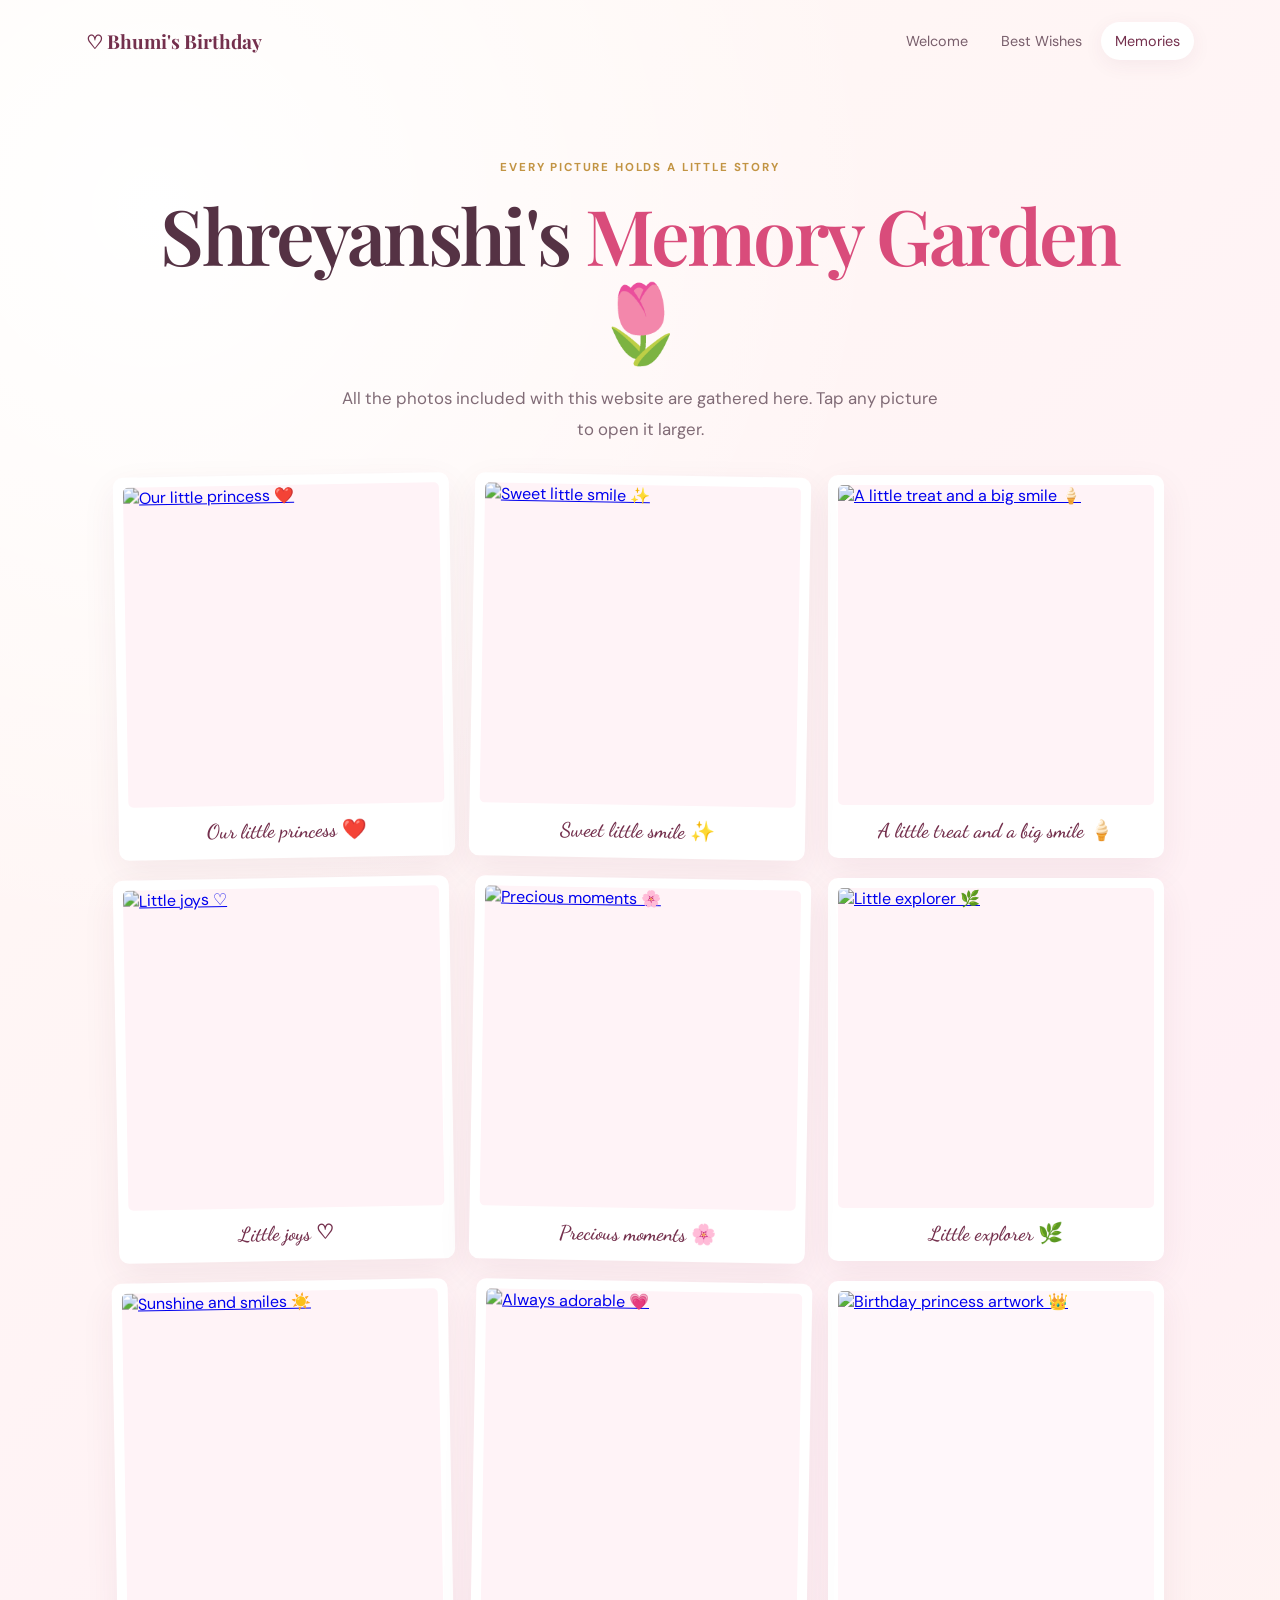
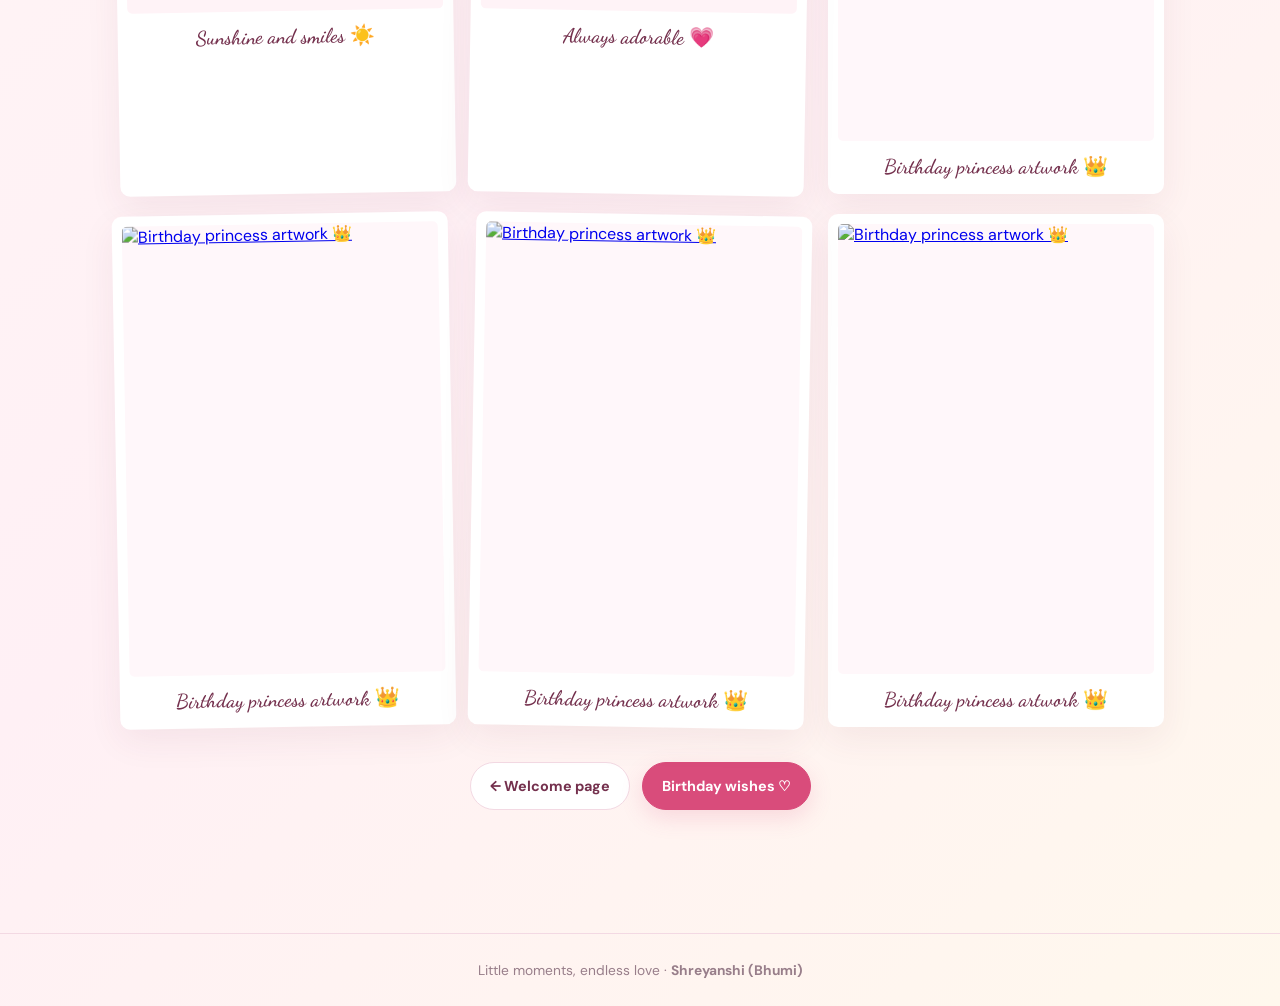
==== memories.html @ 9b68c902 "birthday" ====
<!doctype html>
<html lang="en">
<head><meta charset="utf-8"><meta name="viewport" content="width=device-width,initial-scale=1"><meta name="theme-color" content="#fff0f5"><title>Memories of Bhumi</title><link rel="stylesheet" href="style.css"></head>
<body>
<header class="nav"><a class="logo" href="index.html">♡ Bhumi's Birthday</a><nav><a href="index.html">Welcome</a><a href="wishes.html">Best Wishes</a><a class="current" href="memories.html">Memories</a></nav></header>
<main class="inner">
<section class="gallery-head"><p class="eyebrow">Every picture holds a little story</p><h1>Shreyanshi's <span>Memory Garden</span> 🌷</h1><p class="intro">All the photos included with this website are gathered here. Tap any picture to open it larger.</p></section>
<section class="gallery"><figure class="memory photo"><a href="assets/1000059147.jpg" target="_blank" rel="noopener"><img src="assets/1000059147.jpg" alt="Our little princess ❤️" loading="lazy"></a><figcaption>Our little princess ❤️</figcaption></figure>
<figure class="memory photo"><a href="assets/1000059150.jpg" target="_blank" rel="noopener"><img src="assets/1000059150.jpg" alt="Sweet little smile ✨" loading="lazy"></a><figcaption>Sweet little smile ✨</figcaption></figure>
<figure class="memory photo"><a href="assets/1000059156.jpg" target="_blank" rel="noopener"><img src="assets/1000059156.jpg" alt="A little treat and a big smile 🍦" loading="lazy"></a><figcaption>A little treat and a big smile 🍦</figcaption></figure>
<figure class="memory photo"><a href="assets/1000059326.jpg" target="_blank" rel="noopener"><img src="assets/1000059326.jpg" alt="Little joys ♡" loading="lazy"></a><figcaption>Little joys ♡</figcaption></figure>
<figure class="memory photo"><a href="assets/1000059332.jpg" target="_blank" rel="noopener"><img src="assets/1000059332.jpg" alt="Precious moments 🌸" loading="lazy"></a><figcaption>Precious moments 🌸</figcaption></figure>
<figure class="memory photo"><a href="assets/1000059428.jpg" target="_blank" rel="noopener"><img src="assets/1000059428.jpg" alt="Little explorer 🌿" loading="lazy"></a><figcaption>Little explorer 🌿</figcaption></figure>
<figure class="memory photo"><a href="assets/1000115228.jpg" target="_blank" rel="noopener"><img src="assets/1000115228.jpg" alt="Sunshine and smiles ☀️" loading="lazy"></a><figcaption>Sunshine and smiles ☀️</figcaption></figure>
<figure class="memory photo"><a href="assets/1000115229.jpg" target="_blank" rel="noopener"><img src="assets/1000115229.jpg" alt="Always adorable 💗" loading="lazy"></a><figcaption>Always adorable 💗</figcaption></figure>
<figure class="memory poster"><a href="assets/a_dreamy_pastel_princess_themed_birthday_collage.png" target="_blank" rel="noopener"><img src="assets/a_dreamy_pastel_princess_themed_birthday_collage.png" alt="Birthday princess artwork 👑" loading="lazy"></a><figcaption>Birthday princess artwork 👑</figcaption></figure>
<figure class="memory poster"><a href="assets/a_bright_dreamy_pastel_pink_gold_princess_them.png" target="_blank" rel="noopener"><img src="assets/a_bright_dreamy_pastel_pink_gold_princess_them.png" alt="Birthday princess artwork 👑" loading="lazy"></a><figcaption>Birthday princess artwork 👑</figcaption></figure>
<figure class="memory poster"><a href="assets/a_vertical_pastel_pink_and_gold_themed_birthday_g.png" target="_blank" rel="noopener"><img src="assets/a_vertical_pastel_pink_and_gold_themed_birthday_g.png" alt="Birthday princess artwork 👑" loading="lazy"></a><figcaption>Birthday princess artwork 👑</figcaption></figure>
<figure class="memory poster"><a href="assets/a_vertical_pastel_princess_themed_birthday_greet.png" target="_blank" rel="noopener"><img src="assets/a_vertical_pastel_princess_themed_birthday_greet.png" alt="Birthday princess artwork 👑" loading="lazy"></a><figcaption>Birthday princess artwork 👑</figcaption></figure></section>
<div class="buttons centered"><a class="btn" href="index.html">← Welcome page</a><a class="btn main-btn" href="wishes.html">Birthday wishes ♡</a></div>
</main><footer>Little moments, endless love · <strong>Shreyanshi (Bhumi)</strong></footer></body></html>
---- style.css ----
@import url('https://fonts.googleapis.com/css2?family=DM+Sans:wght@400;500;600;700&family=Playfair+Display:wght@500;600;700&family=Dancing+Script:wght@600;700&display=swap');
:root{--pink:#d94c7b;--deep:#74304d;--gold:#c29443;--ink:#4b3440;--muted:#806b76;--pale:#fff1f6;--line:#f3d9e3}
*{box-sizing:border-box}html{scroll-behavior:smooth}body{margin:0;background:radial-gradient(circle at 12% 8%,#fff 0,transparent 28%),linear-gradient(135deg,#fffaf5,#fff0f5 60%,#fff8ed);color:var(--ink);font-family:'DM Sans',sans-serif;min-height:100vh}
.nav{max-width:1160px;margin:auto;padding:22px 26px;display:flex;align-items:center;justify-content:space-between;gap:18px}.logo{font-family:'Playfair Display',serif;font-size:1.2rem;font-weight:700;color:var(--deep);text-decoration:none}.nav nav{display:flex;gap:5px;flex-wrap:wrap}.nav nav a{text-decoration:none;color:#785e6b;padding:10px 14px;border-radius:30px;font-size:.9rem}.nav nav a:hover,.nav nav a.current{background:white;color:var(--deep);box-shadow:0 5px 20px #75304d10}
.hero{max-width:1160px;margin:16px auto 65px;padding:32px 26px;display:grid;grid-template-columns:1.08fr .92fr;gap:45px;align-items:center;min-height:560px}.eyebrow{text-transform:uppercase;letter-spacing:.16em;font-size:.72rem;font-weight:700;color:var(--gold);margin:0 0 17px}.hero h1,.inner h1{font:600 clamp(2.6rem,5vw,4.65rem)/1.1 'Playfair Display',serif;letter-spacing:-.035em;color:#553244;margin:0 0 22px}.hero h1 span,.inner h1 span{color:var(--pink)}.intro{font-size:1.05rem;line-height:1.85;color:var(--muted);max-width:610px}.buttons{display:flex;gap:12px;flex-wrap:wrap;margin-top:27px}.btn{display:inline-flex;justify-content:center;align-items:center;text-decoration:none;padding:14px 19px;border-radius:999px;background:white;border:1px solid var(--line);color:var(--deep);font-size:.9rem;font-weight:700;transition:.2s}.btn:hover{transform:translateY(-2px);box-shadow:0 10px 25px #853b5b16}.main-btn{background:var(--pink);border-color:var(--pink);color:white;box-shadow:0 8px 22px #d94c7b2b}.signature,.handwritten{font:600 1.5rem 'Dancing Script',cursive;color:var(--pink)}.signature{margin-top:22px}.hero-art{position:relative;max-width:440px;width:100%;margin:auto}.glow{position:absolute;inset:4% -5% -4%;border-radius:48% 48% 25px 25px;background:linear-gradient(140deg,#f8c7d8,#ffebc0);transform:rotate(-5deg)}.main-photo{position:relative;width:100%;height:500px;object-fit:cover;object-position:center 25%;border:9px solid white;border-radius:48% 48% 22px 22px;box-shadow:0 24px 65px #7a3a541a}.photo-tag{position:relative;width:max-content;max-width:90%;margin:-24px auto 0;padding:12px 22px;border-radius:40px;background:white;color:var(--deep);box-shadow:0 7px 24px #6b304512;font:600 1.35rem 'Dancing Script',cursive}.spark{position:absolute;color:var(--gold);font-size:2.5rem}.spark1{right:-7%;top:5%}.spark2{left:-8%;bottom:17%;font-size:3rem}
.welcome-note{max-width:900px;margin:0 auto 65px;text-align:center;padding:42px 32px;background:#fffdfb;border:1px solid var(--line);border-radius:30px;box-shadow:0 20px 60px #75304d0a}.crown{font-size:2.5rem;color:var(--gold)}.welcome-note h2{font:600 clamp(1.7rem,3vw,2.5rem) 'Playfair Display',serif;margin:8px 0 14px}.welcome-note>p:not(.eyebrow){line-height:1.9;color:var(--muted);max-width:720px;margin:0 auto 20px}.inline-link{color:var(--pink);text-decoration:none;font-weight:700}.cards{max-width:1000px;margin:0 auto 75px;padding:0 25px;display:grid;grid-template-columns:repeat(2,1fr);gap:20px}.card{display:block;text-decoration:none;background:white;border:1px solid var(--line);border-radius:24px;padding:28px;color:var(--ink);box-shadow:0 12px 35px #75304d08}.card>span{font-size:2.1rem}.card h3{font:600 1.4rem 'Playfair Display',serif;margin:13px 0 8px}.card p{color:var(--muted);line-height:1.7}.card b{color:var(--pink);font-size:.9rem}
footer{text-align:center;padding:27px 14px;border-top:1px solid var(--line);font-size:.86rem;color:#987e8a}.inner{max-width:1100px;margin:20px auto 70px;padding:18px 26px}.wish-hero,.gallery-head{text-align:center;padding:40px 10px 30px}.wish-hero h1,.gallery-head h1{font-size:clamp(2.8rem,6vw,4.8rem)}.wish-hero .intro,.gallery-head .intro{margin:0 auto}.big{font-size:3.2rem;margin-bottom:8px}.cake{font-size:2rem;margin-top:20px}.letter{max-width:780px;margin:18px auto 48px;padding:40px clamp(24px,6vw,62px);text-align:center;background:#fffdfb;border:1px solid var(--line);border-radius:12px 32px;box-shadow:0 15px 50px #75304d0a}.letter p:not(.handwritten){font:1.1rem/1.95 'Playfair Display',serif;color:#765e69}.letter .handwritten{font-size:2rem}.blessings{display:grid;grid-template-columns:repeat(3,1fr);gap:18px;margin-bottom:35px}.blessings article{text-align:center;background:white;border:1px solid var(--line);border-radius:22px;padding:25px 20px}.blessings span{font-size:2rem}.blessings h3{font:600 1.25rem 'Playfair Display',serif}.blessings p{font-size:.93rem;line-height:1.7;color:var(--muted)}.centered{justify-content:center;margin:35px 0}.gallery{display:grid;grid-template-columns:repeat(3,minmax(0,1fr));gap:20px}.memory{margin:0;background:white;padding:10px 10px 15px;border-radius:10px;box-shadow:0 12px 35px #75304d12;transition:transform .2s}.memory:hover{transform:translateY(-4px) rotate(0deg)}.memory:nth-child(3n+1){transform:rotate(-1deg)}.memory:nth-child(3n+2){transform:rotate(1deg)}.memory a{display:block}.memory img{display:block;width:100%;height:320px;object-fit:cover;object-position:center 25%;border-radius:5px;background:#fff3f7}.memory figcaption{text-align:center;padding:13px 4px 0;font:600 1.25rem 'Dancing Script',cursive;color:var(--deep)}.memory.poster img{object-fit:contain;height:450px;background:#fff7fa}
@media(max-width:760px){.nav{padding:18px;align-items:flex-start;flex-direction:column}.nav nav a{padding:9px 10px;font-size:.82rem}.hero{grid-template-columns:1fr;padding:20px 20px;gap:30px;margin-top:0}.hero-text{text-align:center}.hero-text .intro{margin:0 auto}.buttons{justify-content:center}.hero-art{max-width:350px}.main-photo{height:410px}.welcome-note{margin:0 17px 48px;padding:32px 20px}.cards{grid-template-columns:1fr;padding:0 18px;margin-bottom:50px}.inner{padding:10px 17px 35px}.blessings{grid-template-columns:1fr}.gallery{grid-template-columns:repeat(2,minmax(0,1fr));gap:12px}.memory img{height:250px}.memory.poster img{height:350px}.wish-hero,.gallery-head{padding-top:28px}.letter{padding:30px 22px}}@media(max-width:430px){.gallery{grid-template-columns:1fr}.memory img{height:350px}.memory.poster img{height:430px}.hero h1{font-size:2.5rem}.main-photo{height:385px}}
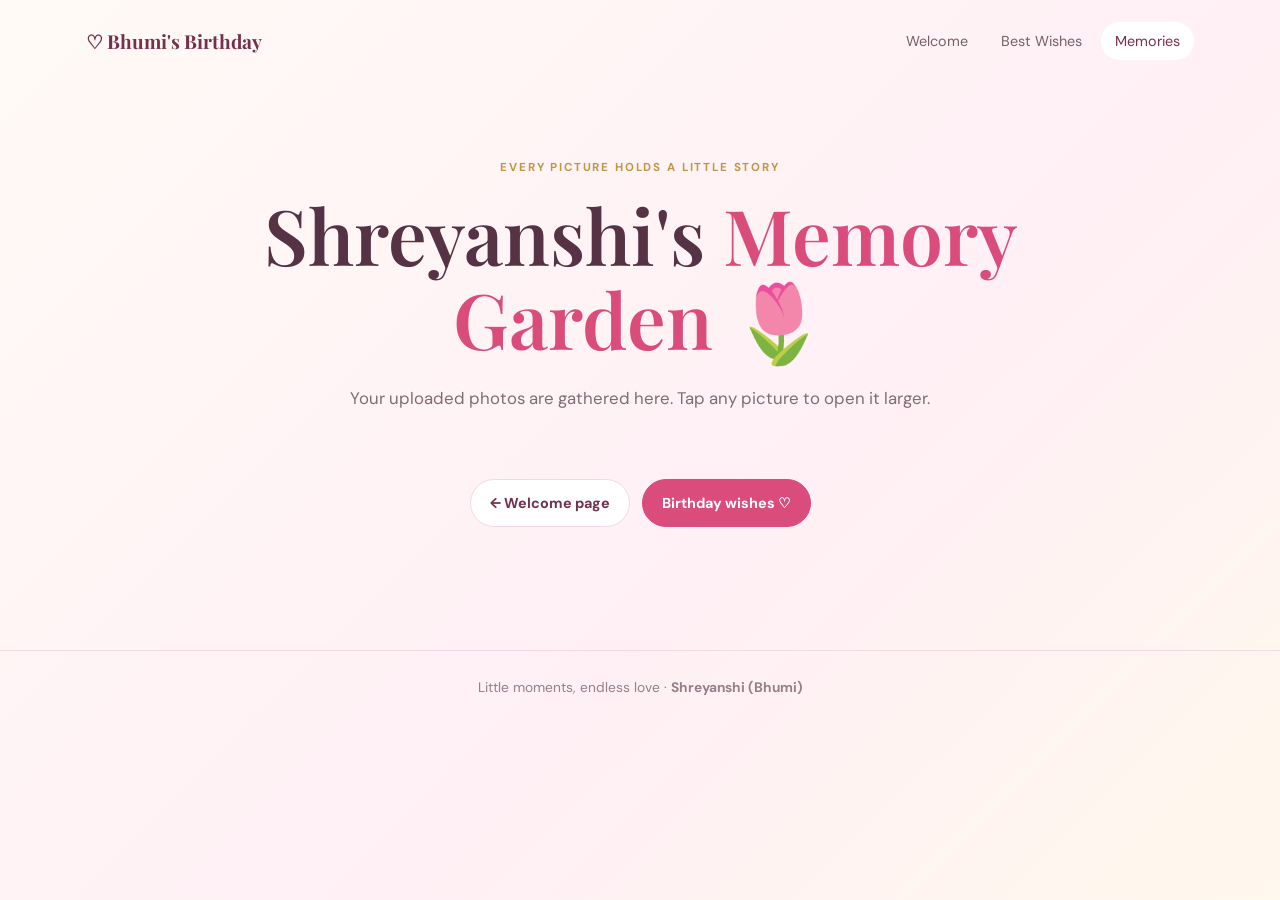
==== commit 23d54b93: "birthday" ====
--- a/memories.html
+++ b/memories.html
@@ -1,21 +1,12 @@
-<!doctype html>
-<html lang="en">
-<head><meta charset="utf-8"><meta name="viewport" content="width=device-width,initial-scale=1"><meta name="theme-color" content="#fff0f5"><title>Memories of Bhumi</title><link rel="stylesheet" href="style.css"></head>
-<body>
-<header class="nav"><a class="logo" href="index.html">♡ Bhumi's Birthday</a><nav><a href="index.html">Welcome</a><a href="wishes.html">Best Wishes</a><a class="current" href="memories.html">Memories</a></nav></header>
-<main class="inner">
-<section class="gallery-head"><p class="eyebrow">Every picture holds a little story</p><h1>Shreyanshi's <span>Memory Garden</span> 🌷</h1><p class="intro">All the photos included with this website are gathered here. Tap any picture to open it larger.</p></section>
-<section class="gallery"><figure class="memory photo"><a href="assets/1000059147.jpg" target="_blank" rel="noopener"><img src="assets/1000059147.jpg" alt="Our little princess ❤️" loading="lazy"></a><figcaption>Our little princess ❤️</figcaption></figure>
-<figure class="memory photo"><a href="assets/1000059150.jpg" target="_blank" rel="noopener"><img src="assets/1000059150.jpg" alt="Sweet little smile ✨" loading="lazy"></a><figcaption>Sweet little smile ✨</figcaption></figure>
-<figure class="memory photo"><a href="assets/1000059156.jpg" target="_blank" rel="noopener"><img src="assets/1000059156.jpg" alt="A little treat and a big smile 🍦" loading="lazy"></a><figcaption>A little treat and a big smile 🍦</figcaption></figure>
-<figure class="memory photo"><a href="assets/1000059326.jpg" target="_blank" rel="noopener"><img src="assets/1000059326.jpg" alt="Little joys ♡" loading="lazy"></a><figcaption>Little joys ♡</figcaption></figure>
-<figure class="memory photo"><a href="assets/1000059332.jpg" target="_blank" rel="noopener"><img src="assets/1000059332.jpg" alt="Precious moments 🌸" loading="lazy"></a><figcaption>Precious moments 🌸</figcaption></figure>
-<figure class="memory photo"><a href="assets/1000059428.jpg" target="_blank" rel="noopener"><img src="assets/1000059428.jpg" alt="Little explorer 🌿" loading="lazy"></a><figcaption>Little explorer 🌿</figcaption></figure>
-<figure class="memory photo"><a href="assets/1000115228.jpg" target="_blank" rel="noopener"><img src="assets/1000115228.jpg" alt="Sunshine and smiles ☀️" loading="lazy"></a><figcaption>Sunshine and smiles ☀️</figcaption></figure>
-<figure class="memory photo"><a href="assets/1000115229.jpg" target="_blank" rel="noopener"><img src="assets/1000115229.jpg" alt="Always adorable 💗" loading="lazy"></a><figcaption>Always adorable 💗</figcaption></figure>
-<figure class="memory poster"><a href="assets/a_dreamy_pastel_princess_themed_birthday_collage.png" target="_blank" rel="noopener"><img src="assets/a_dreamy_pastel_princess_themed_birthday_collage.png" alt="Birthday princess artwork 👑" loading="lazy"></a><figcaption>Birthday princess artwork 👑</figcaption></figure>
-<figure class="memory poster"><a href="assets/a_bright_dreamy_pastel_pink_gold_princess_them.png" target="_blank" rel="noopener"><img src="assets/a_bright_dreamy_pastel_pink_gold_princess_them.png" alt="Birthday princess artwork 👑" loading="lazy"></a><figcaption>Birthday princess artwork 👑</figcaption></figure>
-<figure class="memory poster"><a href="assets/a_vertical_pastel_pink_and_gold_themed_birthday_g.png" target="_blank" rel="noopener"><img src="assets/a_vertical_pastel_pink_and_gold_themed_birthday_g.png" alt="Birthday princess artwork 👑" loading="lazy"></a><figcaption>Birthday princess artwork 👑</figcaption></figure>
-<figure class="memory poster"><a href="assets/a_vertical_pastel_princess_themed_birthday_greet.png" target="_blank" rel="noopener"><img src="assets/a_vertical_pastel_princess_themed_birthday_greet.png" alt="Birthday princess artwork 👑" loading="lazy"></a><figcaption>Birthday princess artwork 👑</figcaption></figure></section>
-<div class="buttons centered"><a class="btn" href="index.html">← Welcome page</a><a class="btn main-btn" href="wishes.html">Birthday wishes ♡</a></div>
-</main><footer>Little moments, endless love · <strong>Shreyanshi (Bhumi)</strong></footer></body></html>+<!doctype html><html lang="en"><head><meta charset="utf-8"><meta name="viewport" content="width=device-width,initial-scale=1"><title>Memories of Bhumi</title><link rel="stylesheet" href="style.css"></head><body><header class="nav"><a class="logo" href="index.html">♡ Bhumi's Birthday</a><nav><a href="index.html">Welcome</a><a href="wishes.html">Best Wishes</a><a class="current" href="memories.html">Memories</a></nav></header><main class="inner"><section class="gallery-head"><p class="eyebrow">Every picture holds a little story</p><h1>Shreyanshi's <span>Memory Garden</span> 🌷</h1><p class="intro">Your uploaded photos are gathered here. Tap any picture to open it larger.</p></section><section class="gallery"><figure class="memory"><a href="assets/1000059147.jpg" target="_blank" rel="noopener"><img src="assets/1000059147.jpg" alt="Our little princess ❤️" loading="lazy" onerror="this.closest('figure').style.display='none'"></a><figcaption>Our little princess ❤️</figcaption></figure>
+<figure class="memory"><a href="assets/1000059150.jpg" target="_blank" rel="noopener"><img src="assets/1000059150.jpg" alt="Sweet little smile ✨" loading="lazy" onerror="this.closest('figure').style.display='none'"></a><figcaption>Sweet little smile ✨</figcaption></figure>
+<figure class="memory"><a href="assets/1000059156.jpg" target="_blank" rel="noopener"><img src="assets/1000059156.jpg" alt="Little joys 🍦" loading="lazy" onerror="this.closest('figure').style.display='none'"></a><figcaption>Little joys 🍦</figcaption></figure>
+<figure class="memory"><a href="assets/1000059326.jpg" target="_blank" rel="noopener"><img src="assets/1000059326.jpg" alt="Happy little moments ♡" loading="lazy" onerror="this.closest('figure').style.display='none'"></a><figcaption>Happy little moments ♡</figcaption></figure>
+<figure class="memory"><a href="assets/1000059332.jpg" target="_blank" rel="noopener"><img src="assets/1000059332.jpg" alt="Precious memories 🌸" loading="lazy" onerror="this.closest('figure').style.display='none'"></a><figcaption>Precious memories 🌸</figcaption></figure>
+<figure class="memory"><a href="assets/1000059428.jpg" target="_blank" rel="noopener"><img src="assets/1000059428.jpg" alt="Little explorer 🌿" loading="lazy" onerror="this.closest('figure').style.display='none'"></a><figcaption>Little explorer 🌿</figcaption></figure>
+<figure class="memory"><a href="assets/1000115228.jpg" target="_blank" rel="noopener"><img src="assets/1000115228.jpg" alt="Sunshine and smiles ☀️" loading="lazy" onerror="this.closest('figure').style.display='none'"></a><figcaption>Sunshine and smiles ☀️</figcaption></figure>
+<figure class="memory"><a href="assets/1000115229.jpg" target="_blank" rel="noopener"><img src="assets/1000115229.jpg" alt="Always adorable 💗" loading="lazy" onerror="this.closest('figure').style.display='none'"></a><figcaption>Always adorable 💗</figcaption></figure>
+<figure class="memory"><a href="assets/a_dreamy_pastel_princess_themed_birthday_collage.png" target="_blank" rel="noopener"><img src="assets/a_dreamy_pastel_princess_themed_birthday_collage.png" alt="Birthday princess artwork 👑" loading="lazy" onerror="this.closest('figure').style.display='none'"></a><figcaption>Birthday princess artwork 👑</figcaption></figure>
+<figure class="memory"><a href="assets/a_bright_dreamy_pastel_pink_gold_princess_them.png" target="_blank" rel="noopener"><img src="assets/a_bright_dreamy_pastel_pink_gold_princess_them.png" alt="Birthday princess artwork 👑" loading="lazy" onerror="this.closest('figure').style.display='none'"></a><figcaption>Birthday princess artwork 👑</figcaption></figure>
+<figure class="memory"><a href="assets/a_vertical_pastel_pink_and_gold_themed_birthday_g.png" target="_blank" rel="noopener"><img src="assets/a_vertical_pastel_pink_and_gold_themed_birthday_g.png" alt="Birthday princess artwork 👑" loading="lazy" onerror="this.closest('figure').style.display='none'"></a><figcaption>Birthday princess artwork 👑</figcaption></figure>
+<figure class="memory"><a href="assets/a_vertical_pastel_princess_themed_birthday_greet.png" target="_blank" rel="noopener"><img src="assets/a_vertical_pastel_princess_themed_birthday_greet.png" alt="Birthday princess artwork 👑" loading="lazy" onerror="this.closest('figure').style.display='none'"></a><figcaption>Birthday princess artwork 👑</figcaption></figure></section><div class="buttons centered"><a class="btn" href="index.html">← Welcome page</a><a class="btn main-btn" href="wishes.html">Birthday wishes ♡</a></div></main><footer>Little moments, endless love · <strong>Shreyanshi (Bhumi)</strong></footer></body></html>
--- a/style.css
+++ b/style.css
@@ -1,8 +1 @@
-@import url('https://fonts.googleapis.com/css2?family=DM+Sans:wght@400;500;600;700&family=Playfair+Display:wght@500;600;700&family=Dancing+Script:wght@600;700&display=swap');
-:root{--pink:#d94c7b;--deep:#74304d;--gold:#c29443;--ink:#4b3440;--muted:#806b76;--pale:#fff1f6;--line:#f3d9e3}
-*{box-sizing:border-box}html{scroll-behavior:smooth}body{margin:0;background:radial-gradient(circle at 12% 8%,#fff 0,transparent 28%),linear-gradient(135deg,#fffaf5,#fff0f5 60%,#fff8ed);color:var(--ink);font-family:'DM Sans',sans-serif;min-height:100vh}
-.nav{max-width:1160px;margin:auto;padding:22px 26px;display:flex;align-items:center;justify-content:space-between;gap:18px}.logo{font-family:'Playfair Display',serif;font-size:1.2rem;font-weight:700;color:var(--deep);text-decoration:none}.nav nav{display:flex;gap:5px;flex-wrap:wrap}.nav nav a{text-decoration:none;color:#785e6b;padding:10px 14px;border-radius:30px;font-size:.9rem}.nav nav a:hover,.nav nav a.current{background:white;color:var(--deep);box-shadow:0 5px 20px #75304d10}
-.hero{max-width:1160px;margin:16px auto 65px;padding:32px 26px;display:grid;grid-template-columns:1.08fr .92fr;gap:45px;align-items:center;min-height:560px}.eyebrow{text-transform:uppercase;letter-spacing:.16em;font-size:.72rem;font-weight:700;color:var(--gold);margin:0 0 17px}.hero h1,.inner h1{font:600 clamp(2.6rem,5vw,4.65rem)/1.1 'Playfair Display',serif;letter-spacing:-.035em;color:#553244;margin:0 0 22px}.hero h1 span,.inner h1 span{color:var(--pink)}.intro{font-size:1.05rem;line-height:1.85;color:var(--muted);max-width:610px}.buttons{display:flex;gap:12px;flex-wrap:wrap;margin-top:27px}.btn{display:inline-flex;justify-content:center;align-items:center;text-decoration:none;padding:14px 19px;border-radius:999px;background:white;border:1px solid var(--line);color:var(--deep);font-size:.9rem;font-weight:700;transition:.2s}.btn:hover{transform:translateY(-2px);box-shadow:0 10px 25px #853b5b16}.main-btn{background:var(--pink);border-color:var(--pink);color:white;box-shadow:0 8px 22px #d94c7b2b}.signature,.handwritten{font:600 1.5rem 'Dancing Script',cursive;color:var(--pink)}.signature{margin-top:22px}.hero-art{position:relative;max-width:440px;width:100%;margin:auto}.glow{position:absolute;inset:4% -5% -4%;border-radius:48% 48% 25px 25px;background:linear-gradient(140deg,#f8c7d8,#ffebc0);transform:rotate(-5deg)}.main-photo{position:relative;width:100%;height:500px;object-fit:cover;object-position:center 25%;border:9px solid white;border-radius:48% 48% 22px 22px;box-shadow:0 24px 65px #7a3a541a}.photo-tag{position:relative;width:max-content;max-width:90%;margin:-24px auto 0;padding:12px 22px;border-radius:40px;background:white;color:var(--deep);box-shadow:0 7px 24px #6b304512;font:600 1.35rem 'Dancing Script',cursive}.spark{position:absolute;color:var(--gold);font-size:2.5rem}.spark1{right:-7%;top:5%}.spark2{left:-8%;bottom:17%;font-size:3rem}
-.welcome-note{max-width:900px;margin:0 auto 65px;text-align:center;padding:42px 32px;background:#fffdfb;border:1px solid var(--line);border-radius:30px;box-shadow:0 20px 60px #75304d0a}.crown{font-size:2.5rem;color:var(--gold)}.welcome-note h2{font:600 clamp(1.7rem,3vw,2.5rem) 'Playfair Display',serif;margin:8px 0 14px}.welcome-note>p:not(.eyebrow){line-height:1.9;color:var(--muted);max-width:720px;margin:0 auto 20px}.inline-link{color:var(--pink);text-decoration:none;font-weight:700}.cards{max-width:1000px;margin:0 auto 75px;padding:0 25px;display:grid;grid-template-columns:repeat(2,1fr);gap:20px}.card{display:block;text-decoration:none;background:white;border:1px solid var(--line);border-radius:24px;padding:28px;color:var(--ink);box-shadow:0 12px 35px #75304d08}.card>span{font-size:2.1rem}.card h3{font:600 1.4rem 'Playfair Display',serif;margin:13px 0 8px}.card p{color:var(--muted);line-height:1.7}.card b{color:var(--pink);font-size:.9rem}
-footer{text-align:center;padding:27px 14px;border-top:1px solid var(--line);font-size:.86rem;color:#987e8a}.inner{max-width:1100px;margin:20px auto 70px;padding:18px 26px}.wish-hero,.gallery-head{text-align:center;padding:40px 10px 30px}.wish-hero h1,.gallery-head h1{font-size:clamp(2.8rem,6vw,4.8rem)}.wish-hero .intro,.gallery-head .intro{margin:0 auto}.big{font-size:3.2rem;margin-bottom:8px}.cake{font-size:2rem;margin-top:20px}.letter{max-width:780px;margin:18px auto 48px;padding:40px clamp(24px,6vw,62px);text-align:center;background:#fffdfb;border:1px solid var(--line);border-radius:12px 32px;box-shadow:0 15px 50px #75304d0a}.letter p:not(.handwritten){font:1.1rem/1.95 'Playfair Display',serif;color:#765e69}.letter .handwritten{font-size:2rem}.blessings{display:grid;grid-template-columns:repeat(3,1fr);gap:18px;margin-bottom:35px}.blessings article{text-align:center;background:white;border:1px solid var(--line);border-radius:22px;padding:25px 20px}.blessings span{font-size:2rem}.blessings h3{font:600 1.25rem 'Playfair Display',serif}.blessings p{font-size:.93rem;line-height:1.7;color:var(--muted)}.centered{justify-content:center;margin:35px 0}.gallery{display:grid;grid-template-columns:repeat(3,minmax(0,1fr));gap:20px}.memory{margin:0;background:white;padding:10px 10px 15px;border-radius:10px;box-shadow:0 12px 35px #75304d12;transition:transform .2s}.memory:hover{transform:translateY(-4px) rotate(0deg)}.memory:nth-child(3n+1){transform:rotate(-1deg)}.memory:nth-child(3n+2){transform:rotate(1deg)}.memory a{display:block}.memory img{display:block;width:100%;height:320px;object-fit:cover;object-position:center 25%;border-radius:5px;background:#fff3f7}.memory figcaption{text-align:center;padding:13px 4px 0;font:600 1.25rem 'Dancing Script',cursive;color:var(--deep)}.memory.poster img{object-fit:contain;height:450px;background:#fff7fa}
-@media(max-width:760px){.nav{padding:18px;align-items:flex-start;flex-direction:column}.nav nav a{padding:9px 10px;font-size:.82rem}.hero{grid-template-columns:1fr;padding:20px 20px;gap:30px;margin-top:0}.hero-text{text-align:center}.hero-text .intro{margin:0 auto}.buttons{justify-content:center}.hero-art{max-width:350px}.main-photo{height:410px}.welcome-note{margin:0 17px 48px;padding:32px 20px}.cards{grid-template-columns:1fr;padding:0 18px;margin-bottom:50px}.inner{padding:10px 17px 35px}.blessings{grid-template-columns:1fr}.gallery{grid-template-columns:repeat(2,minmax(0,1fr));gap:12px}.memory img{height:250px}.memory.poster img{height:350px}.wish-hero,.gallery-head{padding-top:28px}.letter{padding:30px 22px}}@media(max-width:430px){.gallery{grid-template-columns:1fr}.memory img{height:350px}.memory.poster img{height:430px}.hero h1{font-size:2.5rem}.main-photo{height:385px}}
+@import url('https://fonts.googleapis.com/css2?family=DM+Sans:wght@400;500;600;700&family=Playfair+Display:wght@500;600;700&family=Dancing+Script:wght@600;700&display=swap');:root{--pink:#d94c7b;--deep:#74304d;--gold:#c29443;--ink:#4b3440;--muted:#806b76;--line:#f3d9e3}*{box-sizing:border-box}body{margin:0;background:linear-gradient(135deg,#fffaf5,#fff0f5 60%,#fff8ed);color:var(--ink);font-family:'DM Sans',sans-serif;min-height:100vh}.nav{max-width:1160px;margin:auto;padding:22px 26px;display:flex;align-items:center;justify-content:space-between;gap:18px}.logo{font-family:'Playfair Display',serif;font-size:1.2rem;font-weight:700;color:var(--deep);text-decoration:none}.nav nav{display:flex;gap:5px;flex-wrap:wrap}.nav nav a{text-decoration:none;color:#785e6b;padding:10px 14px;border-radius:30px;font-size:.9rem}.nav nav a:hover,.nav nav a.current{background:white;color:var(--deep)}.hero{max-width:1160px;margin:16px auto 65px;padding:32px 26px;display:grid;grid-template-columns:1.08fr .92fr;gap:45px;align-items:center}.eyebrow{text-transform:uppercase;letter-spacing:.16em;font-size:.72rem;font-weight:700;color:var(--gold);margin:0 0 17px}.hero h1,.inner h1{font:600 clamp(2.6rem,5vw,4.65rem)/1.1 'Playfair Display',serif;color:#553244;margin:0 0 22px}.hero h1 span,.inner h1 span{color:var(--pink)}.intro{font-size:1.05rem;line-height:1.85;color:var(--muted);max-width:610px}.buttons{display:flex;gap:12px;flex-wrap:wrap;margin-top:27px}.btn{display:inline-flex;text-decoration:none;padding:14px 19px;border-radius:999px;background:white;border:1px solid var(--line);color:var(--deep);font-size:.9rem;font-weight:700}.main-btn{background:var(--pink);border-color:var(--pink);color:white}.signature,.handwritten{font:600 1.5rem 'Dancing Script',cursive;color:var(--pink)}.hero-art{position:relative;max-width:440px;width:100%;margin:auto}.glow{position:absolute;inset:4% -5% -4%;border-radius:48%;background:linear-gradient(140deg,#f8c7d8,#ffebc0)}.main-photo{position:relative;width:100%;height:500px;object-fit:cover;object-position:center 25%;border:9px solid white;border-radius:48% 48% 22px 22px;box-shadow:0 24px 65px #7a3a541a}.photo-tag{position:relative;width:max-content;max-width:90%;margin:-24px auto 0;padding:12px 22px;border-radius:40px;background:white;color:var(--deep);font:600 1.35rem 'Dancing Script',cursive}.spark{position:absolute;color:var(--gold);font-size:2.5rem}.spark1{right:-7%;top:5%}.spark2{left:-8%;bottom:17%}.welcome-note{max-width:900px;margin:0 auto 65px;text-align:center;padding:42px 32px;background:#fffdfb;border:1px solid var(--line);border-radius:30px}.crown{font-size:2.5rem;color:var(--gold)}.welcome-note h2{font:600 clamp(1.7rem,3vw,2.5rem) 'Playfair Display',serif}.welcome-note>p:not(.eyebrow){line-height:1.9;color:var(--muted)}.inline-link{color:var(--pink);text-decoration:none;font-weight:700}.cards{max-width:1000px;margin:0 auto 75px;padding:0 25px;display:grid;grid-template-columns:repeat(2,1fr);gap:20px}.card{display:block;text-decoration:none;background:white;border:1px solid var(--line);border-radius:24px;padding:28px;color:var(--ink)}.card>span{font-size:2.1rem}.card h3{font:600 1.4rem 'Playfair Display',serif}.card p{color:var(--muted);line-height:1.7}.card b{color:var(--pink)}footer{text-align:center;padding:27px 14px;border-top:1px solid var(--line);font-size:.86rem;color:#987e8a}.inner{max-width:1100px;margin:20px auto 70px;padding:18px 26px}.wish-hero,.gallery-head{text-align:center;padding:40px 10px 30px}.wish-hero h1,.gallery-head h1{font-size:clamp(2.8rem,6vw,4.8rem)}.wish-hero .intro,.gallery-head .intro{margin:0 auto}.big{font-size:3.2rem;color:var(--gold)}.cake{font-size:2rem;margin-top:20px}.letter{max-width:780px;margin:18px auto 48px;padding:40px clamp(24px,6vw,62px);text-align:center;background:#fffdfb;border:1px solid var(--line);border-radius:12px 32px}.letter p:not(.handwritten){font:1.1rem/1.95 'Playfair Display',serif;color:#765e69}.letter .handwritten{font-size:2rem}.blessings{display:grid;grid-template-columns:repeat(3,1fr);gap:18px;margin-bottom:35px}.blessings article{text-align:center;background:white;border:1px solid var(--line);border-radius:22px;padding:25px 20px}.blessings span{font-size:2rem}.blessings h3{font:600 1.25rem 'Playfair Display',serif}.blessings p{line-height:1.7;color:var(--muted)}.centered{justify-content:center;margin:35px 0}.gallery{display:grid;grid-template-columns:repeat(3,minmax(0,1fr));gap:20px}.memory{margin:0;background:white;padding:10px 10px 15px;border-radius:10px;box-shadow:0 12px 35px #75304d12}.memory a{display:block}.memory img{display:block;width:100%;height:320px;object-fit:cover;object-position:center 25%;border-radius:5px;background:#fff3f7}.memory figcaption{text-align:center;padding:13px 4px 0;font:600 1.25rem 'Dancing Script',cursive;color:var(--deep)}@media(max-width:760px){.nav{padding:18px;align-items:flex-start;flex-direction:column}.hero{grid-template-columns:1fr;padding:20px}.hero-text{text-align:center}.hero-text .intro{margin:auto}.buttons{justify-content:center}.hero-art{max-width:350px}.main-photo{height:410px}.welcome-note{margin:0 17px 48px;padding:32px 20px}.cards,.blessings{grid-template-columns:1fr}.inner{padding:10px 17px 35px}.gallery{grid-template-columns:repeat(2,minmax(0,1fr))}.memory img{height:250px}}@media(max-width:430px){.gallery{grid-template-columns:1fr}.memory img{height:350px}.hero h1{font-size:2.5rem}.main-photo{height:385px}}
